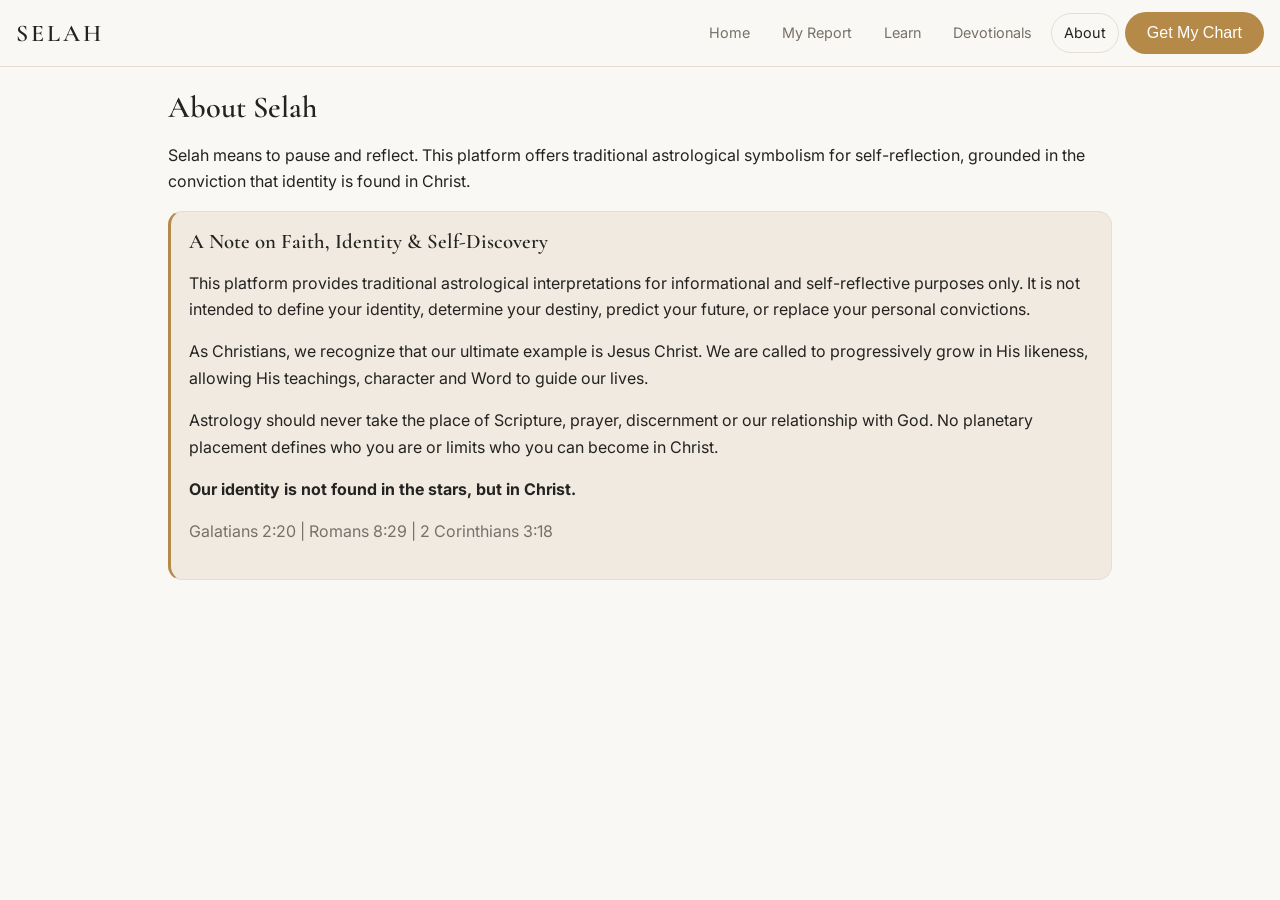
==== about.html @ 2e4c447f "Split site into separate pages with shared CSS and JS Home, My Report, Learn, Devotionals and About " ====
<!DOCTYPE html>
<html lang="en">
<head>
<meta charset="utf-8">
<title>About · Selah</title>
<meta name="viewport" content="width=device-width, initial-scale=1, viewport-fit=cover">
<link href="https://fonts.googleapis.com/css2?family=Cormorant+Garamond:wght@500;600&family=Inter:wght@400;500&display=swap" rel="stylesheet">
<link rel="stylesheet" href="css/style.css">
</head>
<body data-page="about">
<nav class="noprint"><b>SELAH</b><a href="index.html">Home</a><a href="report.html">My Report</a><a href="learn.html">Learn</a><a href="devotionals.html">Devotionals</a><a href="about.html" class="on">About</a><button class="btn" onclick="location.href='index.html'">Get My Chart</button></nav>
<main id="m"><h2>About Selah</h2><p>Selah means to pause and reflect. This platform offers traditional astrological symbolism for self-reflection, grounded in the conviction that identity is found in Christ.</p></main>
<script src="js/app.js"></script>
</body>
</html>
---- css/style.css ----
:root{--bg:#FAF8F4;--bg2:#F0EAE1;--tx:#242321;--tx2:#77716A;--gold:#B58A48;--br:#765D43;--bd:#E5DED4;box-sizing:border-box;padding-top:env(safe-area-inset-top,0px);padding-bottom:env(safe-area-inset-bottom,0px)}
@media(prefers-color-scheme:dark){:root:not([data-theme=light]){--bg:#1d1c1a;--bg2:#2a2825;--tx:#f1ece4;--tx2:#a8a198;--bd:#3a3732;--gold:#cfa563;--br:#d2b08a}}
*{box-sizing:border-box}html{scroll-padding-top:env(safe-area-inset-top,0px)}
body{margin:0;background:var(--bg);color:var(--tx);font:16px/1.65 Inter,system-ui,sans-serif}
h1,h2,h3{font-family:'Cormorant Garamond',Georgia,serif;font-weight:600;line-height:1.15;margin:0 0 .5em}
h1{font-size:clamp(2.2rem,7vw,3.6rem)}h2{font-size:1.9rem}h3{font-size:1.3rem}
nav{display:flex;gap:6px;align-items:center;flex-wrap:wrap;padding:12px 16px;border-bottom:1px solid var(--bd);position:sticky;top:0;background:var(--bg);z-index:5}
nav b{font:600 1.5rem 'Cormorant Garamond',serif;letter-spacing:.12em;margin-right:auto}
nav a,.btn{cursor:pointer;padding:7px 12px;border-radius:999px;font-size:.9rem;color:var(--tx2);border:1px solid transparent;background:none}
nav a.on{color:var(--tx);border-color:var(--bd)}
.btn{background:var(--gold);color:#fff;border:0;font-size:1rem;padding:12px 22px}.btn.o{background:none;color:var(--br);border:1px solid var(--bd)}
main{max-width:980px;margin:auto;padding:24px 18px 60px}
.card{background:var(--bg2);border:1px solid var(--bd);border-radius:14px;padding:18px;margin:12px 0}
.grid{display:grid;gap:12px;grid-template-columns:repeat(auto-fit,minmax(240px,1fr))}
.mut{color:var(--tx2)}.gold{color:var(--gold)}
label{display:block;font-size:.85rem;color:var(--tx2);margin:10px 0 4px}
input,select{width:100%;padding:10px;border:1px solid var(--bd);border-radius:8px;background:var(--bg);color:var(--tx);font:inherit}
.row{display:grid;gap:10px;grid-template-columns:repeat(3,1fr)}
.err{color:#b3261e;font-size:.9rem;margin:8px 0}
table{width:100%;border-collapse:collapse;font-size:.9rem}td,th{text-align:left;padding:7px 6px;border-bottom:1px solid var(--bd)}
.wrap{overflow-x:auto}
.bar{height:10px;background:var(--bd);border-radius:6px;overflow:hidden}.bar i{display:block;height:100%;background:var(--gold)}
.side{display:flex;gap:6px;overflow-x:auto;margin:10px 0;padding-bottom:6px}.side a{white-space:nowrap;cursor:pointer;padding:6px 12px;border:1px solid var(--bd);border-radius:999px;font-size:.85rem;color:var(--tx2)}.side a.on{background:var(--gold);color:#fff;border-color:var(--gold)}
@media(min-width:860px){.dash{display:grid;grid-template-columns:200px 1fr;gap:24px}.side{flex-direction:column;position:sticky;top:70px;align-self:start}.side a{border-radius:8px}}
.disc{border-left:3px solid var(--gold)}
.load{text-align:center;padding:60px}.spin{width:36px;height:36px;border:3px solid var(--bd);border-top-color:var(--gold);border-radius:50%;margin:auto;animation:s 1s linear infinite}@keyframes s{to{transform:rotate(360deg)}}
svg text{fill:var(--tx)}
@media print{nav,.side,.noprint{display:none!important}.dash{display:block}.sec{display:block!important}}
nav a{text-decoration:none}
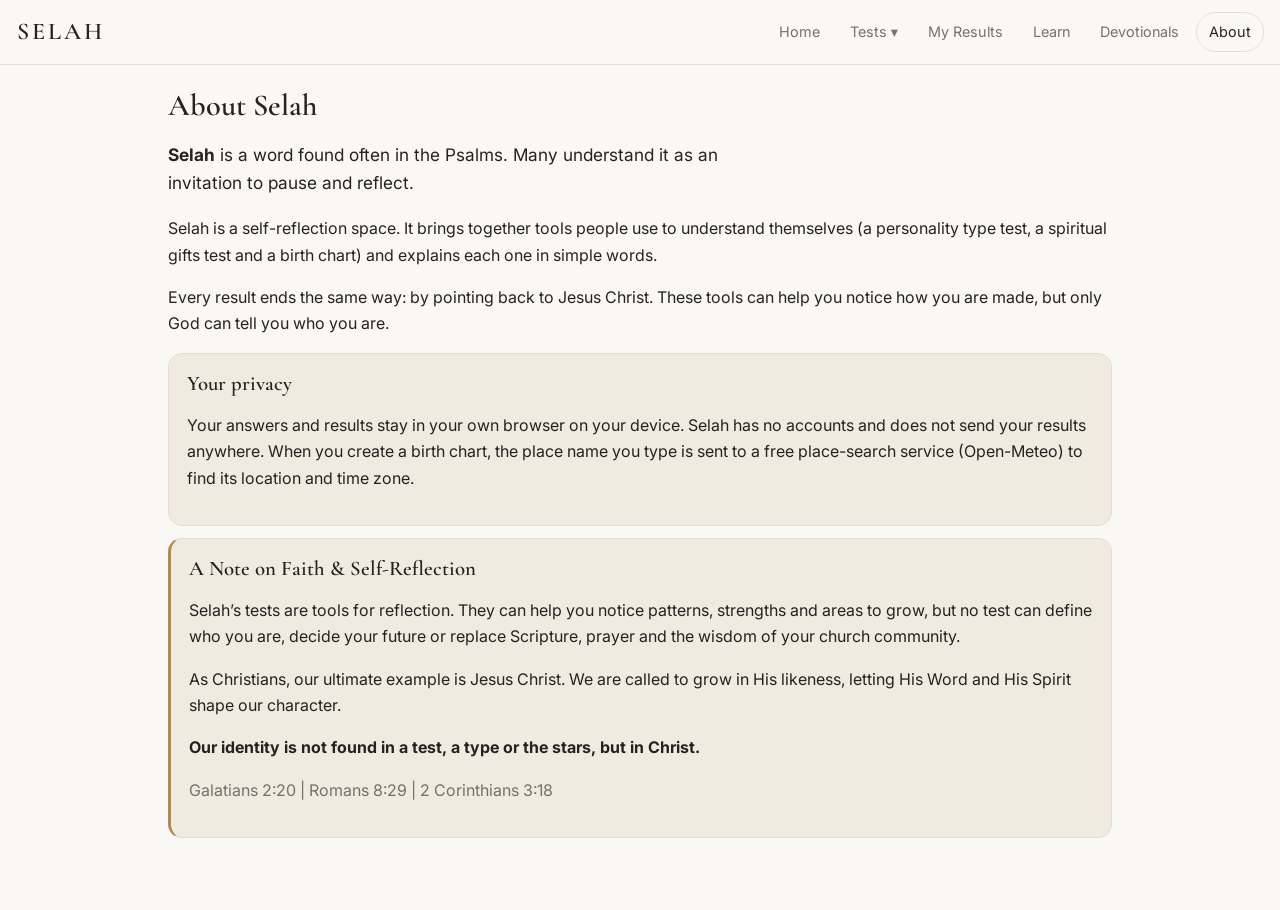
==== commit 29f0f0bd: "Turn Selah into a self-reflection hub with multiple tests - Home is now a hub with a Tests menu: Per" ====
--- a/about.html
+++ b/about.html
@@ -4,12 +4,16 @@
 <meta charset="utf-8">
 <title>About · Selah</title>
 <meta name="viewport" content="width=device-width, initial-scale=1, viewport-fit=cover">
+<meta name="description" content="Selah: a Christ-centered space for self-reflection with personality, spiritual gifts and birth chart tools.">
 <link href="https://fonts.googleapis.com/css2?family=Cormorant+Garamond:wght@500;600&family=Inter:wght@400;500&display=swap" rel="stylesheet">
 <link rel="stylesheet" href="css/style.css">
 </head>
 <body data-page="about">
-<nav class="noprint"><b>SELAH</b><a href="index.html">Home</a><a href="report.html">My Report</a><a href="learn.html">Learn</a><a href="devotionals.html">Devotionals</a><a href="about.html" class="on">About</a><button class="btn" onclick="location.href='index.html'">Get My Chart</button></nav>
-<main id="m"><h2>About Selah</h2><p>Selah means to pause and reflect. This platform offers traditional astrological symbolism for self-reflection, grounded in the conviction that identity is found in Christ.</p></main>
-<script src="js/app.js"></script>
+<nav id="nav" class="noprint"></nav>
+<main id="m"><h2>About Selah</h2><p class="lead"><b>Selah</b> is a word found often in the Psalms. Many understand it as an invitation to pause and reflect.</p>
+<p>Selah is a self-reflection space. It brings together tools people use to understand themselves (a personality type test, a spiritual gifts test and a birth chart) and explains each one in simple words.</p>
+<p>Every result ends the same way: by pointing back to Jesus Christ. These tools can help you notice how you are made, but only God can tell you who you are.</p>
+<div class="card"><h3>Your privacy</h3><p>Your answers and results stay in your own browser on your device. Selah has no accounts and does not send your results anywhere. When you create a birth chart, the place name you type is sent to a free place-search service (Open-Meteo) to find its location and time zone.</p></div></main>
+<script src="js/common.js"></script>
 </body>
 </html>
--- a/css/style.css
+++ b/css/style.css
@@ -5,9 +5,10 @@
 h1,h2,h3{font-family:'Cormorant Garamond',Georgia,serif;font-weight:600;line-height:1.15;margin:0 0 .5em}
 h1{font-size:clamp(2.2rem,7vw,3.6rem)}h2{font-size:1.9rem}h3{font-size:1.3rem}
 nav{display:flex;gap:6px;align-items:center;flex-wrap:wrap;padding:12px 16px;border-bottom:1px solid var(--bd);position:sticky;top:0;background:var(--bg);z-index:5}
-nav b{font:600 1.5rem 'Cormorant Garamond',serif;letter-spacing:.12em;margin-right:auto}
-nav a,.btn{cursor:pointer;padding:7px 12px;border-radius:999px;font-size:.9rem;color:var(--tx2);border:1px solid transparent;background:none}
-nav a.on{color:var(--tx);border-color:var(--bd)}
+nav .brand{font:600 1.5rem 'Cormorant Garamond',serif;letter-spacing:.12em;margin-right:auto;color:var(--tx);text-decoration:none;padding:0}
+nav .links{display:flex;gap:4px;align-items:center;flex-wrap:wrap}
+nav a,.ddb,.btn{cursor:pointer;padding:7px 12px;border-radius:999px;font-size:.9rem;color:var(--tx2);border:1px solid transparent;background:none}
+nav a.on,.ddb.on{color:var(--tx);border-color:var(--bd)}
 .btn{background:var(--gold);color:#fff;border:0;font-size:1rem;padding:12px 22px}.btn.o{background:none;color:var(--br);border:1px solid var(--bd)}
 main{max-width:980px;margin:auto;padding:24px 18px 60px}
 .card{background:var(--bg2);border:1px solid var(--bd);border-radius:14px;padding:18px;margin:12px 0}
@@ -27,3 +28,25 @@
 svg text{fill:var(--tx)}
 @media print{nav,.side,.noprint{display:none!important}.dash{display:block}.sec{display:block!important}}
 nav a{text-decoration:none}
+.anchor{border-left:3px solid var(--gold);padding:4px 0 4px 14px;margin:14px 0 4px}.anchor p{margin:.3em 0 0}
+.two{display:grid;gap:4px 16px;grid-template-columns:repeat(auto-fit,minmax(200px,1fr))}
+.card ul{padding-left:1.2em;margin:.4em 0}.card li{margin:.25em 0}
+details.card summary{cursor:pointer}
+.card h3+p.mut{margin-top:-.3em}
+a.btn{display:inline-block;text-decoration:none}.btn:disabled{opacity:.6;cursor:wait}
+.ddb{font:inherit;font-size:.9rem}.dd{position:relative}
+.ddm{display:none;position:absolute;left:0;top:calc(100% + 6px);min-width:260px;background:var(--bg);border:1px solid var(--bd);border-radius:12px;padding:6px;box-shadow:0 10px 30px rgba(0,0,0,.12);z-index:10}
+.dd.open .ddm{display:block}
+.ddm a{display:flex!important;gap:10px;align-items:flex-start;border-radius:8px!important;padding:10px!important;color:var(--tx)!important}.ddm a:hover,.ddm a.on{background:var(--bg2)}
+.ddm small{display:block;color:var(--tx2);font-size:.78rem}.ic{color:var(--gold);font-size:1.1rem;line-height:1.4}.ic.big{font-size:1.8rem;display:block;margin-bottom:6px}
+@media(max-width:560px){.ddm{position:fixed;left:16px;right:16px;top:auto;min-width:0}}
+.small{font-size:.85rem}.eyebrow{letter-spacing:.14em;text-transform:uppercase;font-size:.78rem;margin:0 0 .4em}.lead{font-size:1.08rem;max-width:620px}
+.hero{padding:28px 0 18px}
+.tests{display:grid;gap:12px;grid-template-columns:repeat(auto-fit,minmax(250px,1fr))}a.test{display:block;color:inherit;text-decoration:none;transition:border-color .15s}a.test:hover{border-color:var(--gold)}
+.q{border:1px solid var(--bd);border-radius:12px;padding:14px;margin:10px 0;background:var(--bg2)}.q legend{float:left;width:100%;padding:0;margin-bottom:10px;font-weight:500}
+.lk{clear:both;display:grid;grid-template-columns:repeat(5,1fr);gap:6px}
+.lk label{margin:0;display:flex;align-items:center;justify-content:center;text-align:center;min-height:44px;padding:6px 4px;border:1px solid var(--bd);border-radius:10px;cursor:pointer;font-size:.78rem;line-height:1.2;color:var(--tx2);background:var(--bg)}
+.lk input{position:absolute;opacity:0;width:1px;height:1px}.lk label:has(input:checked){background:var(--gold);border-color:var(--gold);color:#fff}.lk label:has(input:focus-visible){outline:2px solid var(--gold);outline-offset:2px}
+.prog{position:sticky;top:64px;z-index:4;background:var(--bg);padding:8px 0;display:flex;gap:12px;align-items:center}.prog .bar{flex:1}
+.plist{display:flex;flex-wrap:wrap;gap:6px;margin:8px 0;align-items:center}.pick{font:inherit;font-size:.88rem;padding:7px 12px;border:1px solid var(--bd);border-radius:999px;background:var(--bg);color:var(--tx);cursor:pointer}.pick:hover{border-color:var(--gold)}
+.pair{display:flex;justify-content:space-between;font-size:.85rem;margin:8px 0 4px}.two-way{background:var(--bd)}
